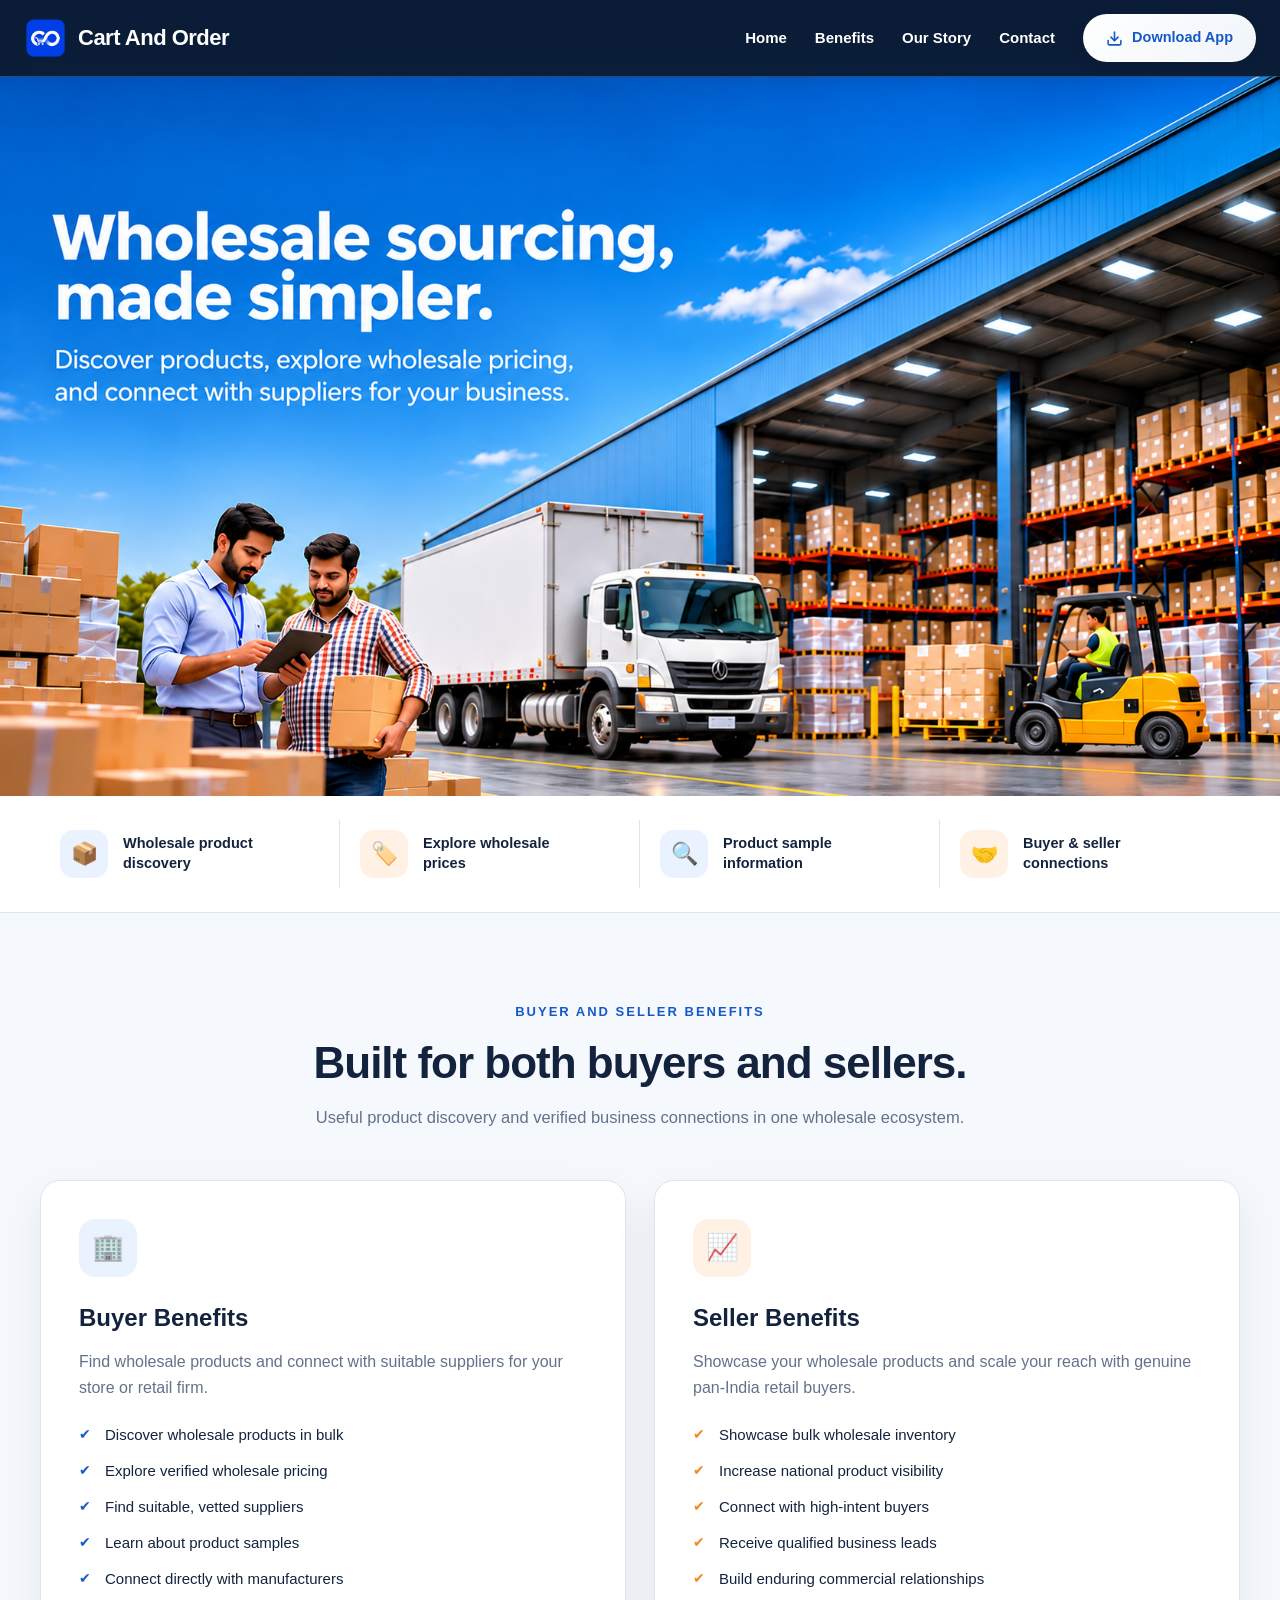
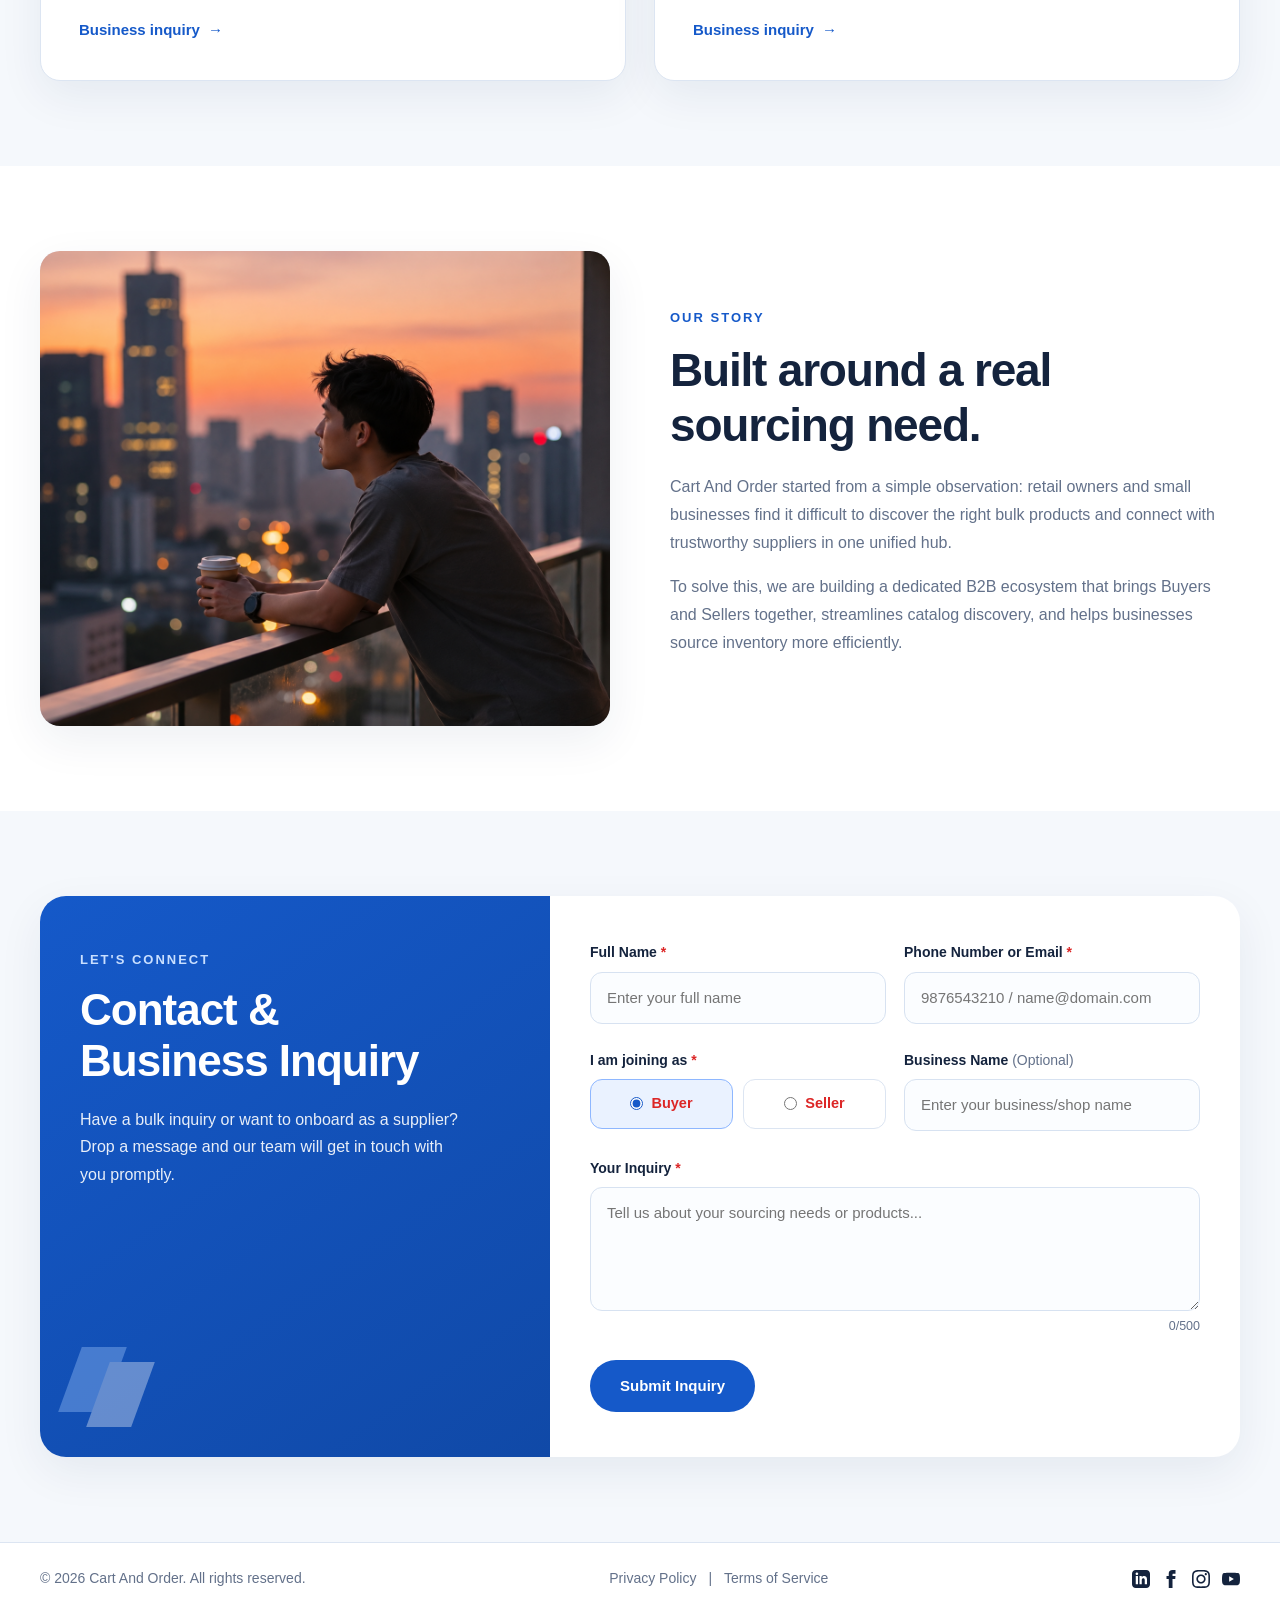
==== index.html @ aa88e457 "first commit" ====
<!DOCTYPE html>
<html lang="en">
<head>
  <meta charset="UTF-8">
  <meta name="viewport" content="width=device-width, initial-scale=1.0">
  
  <!-- Primary Meta Tags & Local SEO -->
  <title>Cart And Order | B2B Wholesale Marketplace in India</title>
  <meta name="title" content="Cart And Order | B2B Wholesale Marketplace in India">
  <meta name="description" content="Cart And Order connects local business buyers and retail store owners with verified wholesale suppliers, manufacturers, and best bulk pricing across India.">
  <meta name="keywords" content="wholesale marketplace, wholesale suppliers India, B2B wholesale platform, buy wholesale online, bulk order sourcing, Cart and Order">
  <meta name="robots" content="index, follow">
  <meta name="theme-color" content="#1559c9">
  <link rel="canonical" href="https://cartandorder.com/">

  <!-- Geo & Local SEO Tags -->
  <meta name="geo.region" content="IN">
  <meta name="geo.placename" content="India">
  <meta name="distribution" content="global">

  <!-- Open Graph / Facebook -->
  <meta property="og:type" content="website">
  <meta property="og:url" content="https://cartandorder.com/">
  <meta property="og:title" content="Cart And Order | B2B Wholesale Marketplace in India">
  <meta property="og:description" content="Discover wholesale products, transparent bulk pricing, and verified manufacturers for your retail business.">
  <meta property="og:image" content="assets/hero-background.jpg">

  <!-- Twitter -->
  <meta property="twitter:card" content="summary_large_image">
  <meta property="twitter:title" content="Cart And Order | B2B Wholesale Marketplace">
  <meta property="twitter:description" content="Empowering retail owners with verified wholesale sourcing and supplier networks.">
  <meta property="twitter:image" content="assets/hero-background.jpg">

  <!-- Structured Data: Local Business / Wholesale Organization -->
  <script type="application/ld+json">
  {
    "@context": "https://schema.org",
    "@type": "WholesaleStore",
    "name": "Cart And Order",
    "url": "https://cartandorder.com",
    "logo": "https://cartandorder.com/assets/logo.png",
    "image": "https://cartandorder.com/assets/hero-background.jpg",
    "description": "B2B wholesale marketplace connecting retailers and bulk buyers with verified suppliers and competitive pricing.",
    "address": {
      "@type": "PostalAddress",
      "streetAddress": "Keshab Nagar, Mukti Ashram Burari",
      "addressLocality": "North West Delhi",
      "postalCode": "110036",
      "addressCountry": "IN"
    },
    "sameAs": [
      "https://www.instagram.com/cart_and_order?xtok=MXc2NXhkcmtyeHFmYg=="
    ]
  }
  </script>

  <link rel="stylesheet" href="./css/style.css">
  <link rel="icon" type="image/png" href="assets/logo.png">
</head>
<body>

  <!-- =========================
       NAVIGATION (Glass Transparent)
  ========================== -->
  <header class="site-header" id="siteHeader">
    <nav class="nav-container">
      <a href="#top" class="brand" aria-label="Cart and Order Home">
        <img src="assets/logo.png" alt="Cart And Order Logo" class="brand-logo" width="44" height="44">
        <span>Cart And Order</span>
      </a>

      <button class="menu-toggle" id="menuToggle" aria-label="Toggle navigation" aria-expanded="false">
        <span></span>
        <span></span>
        <span></span>
      </button>

      <div class="nav-menu" id="navMenu">
        <a href="#top">Home</a>
        <a href="#buyers">Benefits</a>
        <a href="#story">Our Story</a>
        <a href="#contact">Contact</a>
        <a href="#download" class="nav-download" id="appDownloadBtn">
          <svg class="btn-icon" viewBox="0 0 24 24" fill="none" stroke="currentColor" stroke-width="2.2" stroke-linecap="round" stroke-linejoin="round">
            <path d="M21 15v4a2 2 0 0 1-2 2H5a2 2 0 0 1-2-2v-4"></path>
            <polyline points="7 10 12 15 17 10"></polyline>
            <line x1="12" y1="15" x2="12" y2="3"></line>
          </svg>
          <span>Download App</span>
        </a>
      </div>
    </nav>
  </header>

  <main>
    <!-- ==========================================================================
         HERO SECTION (16:9 Banner - No Text Overlay, Flipkart Banner Style)
    ========================================================================== -->
    <section class="hero hero-banner-only" id="top">
      <div class="hero-image-container">
        <img src="assets/hero-background.png" alt="Cart And Order Wholesale Marketplace Banner" class="hero-img-element" width="1600" height="900" fetchpriority="high">
      </div>
    </section>

    <!-- =========================
         MARKETPLACE FEATURES
    ========================== -->
    <section class="features-strip">
      <div class="container features-grid">
        <div class="feature-item">
          <span class="feature-icon blue-icon">📦</span>
          <span>Wholesale product<br>discovery</span>
        </div>
        <div class="feature-item">
          <span class="feature-icon orange-icon">🏷️</span>
          <span>Explore wholesale<br>prices</span>
        </div>
        <div class="feature-item">
          <span class="feature-icon blue-icon">🔍</span>
          <span>Product sample<br>information</span>
        </div>
        <div class="feature-item">
          <span class="feature-icon orange-icon">🤝</span>
          <span>Buyer & seller<br>connections</span>
        </div>
      </div>
    </section>

    <!-- =========================
         BUYER & SELLER BENEFITS
    ========================== -->
    <section class="benefits-section section-padding" id="buyers">
      <div class="container">
        <div class="section-heading">
          <span class="section-label">BUYER AND SELLER BENEFITS</span>
          <h2>Built for both buyers and sellers.</h2>
          <p>Useful product discovery and verified business connections in one wholesale ecosystem.</p>
        </div>

        <div class="benefits-grid">
          <!-- Buyer Card -->
          <article class="benefit-card buyer-card">
            <div class="benefit-icon buyer-icon">🏢</div>
            <h3>Buyer Benefits</h3>
            <p>Find wholesale products and connect with suitable suppliers for your store or retail firm.</p>
            <ul>
              <li>Discover wholesale products in bulk</li>
              <li>Explore verified wholesale pricing</li>
              <li>Find suitable, vetted suppliers</li>
              <li>Learn about product samples</li>
              <li>Connect directly with manufacturers</li>
            </ul>
            <a href="#contact" class="text-link">Business inquiry <span>→</span></a>
          </article>

          <!-- Seller Card -->
          <article class="benefit-card seller-card" id="sellers">
            <div class="benefit-icon seller-icon">📈</div>
            <h3>Seller Benefits</h3>
            <p>Showcase your wholesale products and scale your reach with genuine pan-India retail buyers.</p>
            <ul>
              <li>Showcase bulk wholesale inventory</li>
              <li>Increase national product visibility</li>
              <li>Connect with high-intent buyers</li>
              <li>Receive qualified business leads</li>
              <li>Build enduring commercial relationships</li>
            </ul>
            <a href="#contact" class="text-link">Business inquiry <span>→</span></a>
          </article>
        </div>
      </div>
    </section>

    <!-- =========================
         OUR STORY
    ========================== -->
    <section class="story-section section-padding" id="story">
      <div class="container story-grid">
        <div class="story-image-wrapper">
          <img src="assets/our-story.png" alt="Cart And Order wholesale supply process" class="story-image" loading="lazy" width="600" height="500">
        </div>
        <div class="story-content">
          <span class="section-label">OUR STORY</span>
          <h2>Built around a real<br>sourcing need.</h2>
          <p>Cart And Order started from a simple observation: retail owners and small businesses find it difficult to discover the right bulk products and connect with trustworthy suppliers in one unified hub.</p>
          <p>To solve this, we are building a dedicated B2B ecosystem that brings Buyers and Sellers together, streamlines catalog discovery, and helps businesses source inventory more efficiently.</p>
        </div>
      </div>
    </section>

    <!-- =========================
         CONTACT SECTION
    ========================== -->
    <section class="contact-section section-padding" id="contact">
      <div class="container">
        <div class="contact-card">
          <div class="contact-intro">
            <span class="section-label">LET'S CONNECT</span>
            <h2>Contact &<br>Business Inquiry</h2>
            <p>Have a bulk inquiry or want to onboard as a supplier? Drop a message and our team will get in touch with you promptly.</p>
            <div class="contact-decoration">
              <span></span>
              <span></span>
            </div>
          </div>

          <div class="contact-form-wrapper">
            <form id="contactForm" novalidate>
              <div class="form-grid">
                <!-- Full Name -->
                <div class="form-group">
                  <label for="fullName">Full Name <span>*</span></label>
                  <input type="text" id="fullName" name="fullName" placeholder="Enter your full name" autocomplete="name" required minlength="2" maxlength="100">
                  <small class="error-message"></small>
                </div>

                <!-- Contact Info -->
                <div class="form-group">
                  <label for="contactInfo">Phone Number or Email <span>*</span></label>
                  <input type="text" id="contactInfo" name="contactInfo" placeholder="9876543210 / name@domain.com" autocomplete="email" required maxlength="150">
                  <small class="error-message"></small>
                </div>

                <!-- Role Selection -->
                <div class="form-group">
                  <label>I am joining as <span>*</span></label>
                  <div class="role-options">
                    <label class="role-option">
                      <input type="radio" name="role" value="Buyer" checked>
                      <span>Buyer</span>
                    </label>
                    <label class="role-option">
                      <input type="radio" name="role" value="Seller">
                      <span>Seller</span>
                    </label>
                  </div>
                </div>

                <!-- Business Name -->
                <div class="form-group">
                  <label for="businessName">Business Name <span class="optional">(Optional)</span></label>
                  <input type="text" id="businessName" name="businessName" placeholder="Enter your business/shop name" maxlength="150">
                </div>

                <!-- Inquiry Box -->
                <div class="form-group full-width">
                  <label for="inquiry">Your Inquiry <span>*</span></label>
                  <textarea id="inquiry" name="inquiry" placeholder="Tell us about your sourcing needs or products..." required minlength="10" maxlength="500" rows="4"></textarea>
                  <div class="textarea-footer">
                    <small class="error-message"></small>
                    <span id="charCount">0/500</span>
                  </div>
                </div>
              </div>

              <div class="form-footer">
                <button type="submit" class="submit-button" id="submitButton">
                  <span id="submitText">Submit Inquiry</span>
                </button>
                <p id="formMessage" class="form-message" role="status" aria-live="polite"></p>
              </div>
            </form>
          </div>
        </div>
      </div>
    </section>

    <!-- Download Anchor Tag -->
    <div id="download" class="download-anchor"></div>
  </main>

  <!-- =========================
       FOOTER
  ========================== -->
  <footer class="site-footer">
    <div class="container footer-container">
      <p class="copyright">© 2026 Cart And Order. All rights reserved.</p>
      
      <div class="footer-links">
        <a href="privacy-policy.html">Privacy Policy</a>
        <span>|</span>
        <a href="terms.html">Terms of Service</a>
      </div>

      <div class="social-links">
        <!-- LinkedIn -->
        <!-- <a href="https://linkedin.com" target="_blank" rel="noopener noreferrer" aria-label="Follow Cart and Order on LinkedIn" class="social-icon"> -->
          <svg viewBox="0 0 24 24" width="18" height="18" fill="currentColor">
            <path d="M19 0h-14c-2.761 0-5 2.239-5 5v14c0 2.761 2.239 5 5 5h14c2.762 0 5-2.239 5-5v-14c0-2.761-2.238-5-5-5zm-11 19h-3v-11h3v11zm-1.5-12.268c-.966 0-1.75-.79-1.75-1.764s.784-1.764 1.75-1.764 1.75.79 1.75 1.764-.783 1.764-1.75 1.764zm13.5 12.268h-3v-5.604c0-3.368-4-3.113-4 0v5.604h-3v-11h3v1.765c1.396-2.586 7-2.777 7 2.476v6.759z"/>
          </svg>
        </a>

        <!-- Facebook -->
        <!-- <a href="https://facebook.com" target="_blank" rel="noopener noreferrer" aria-label="Follow Cart and Order on Facebook" class="social-icon"> -->
          <svg viewBox="0 0 24 24" width="18" height="18" fill="currentColor">
            <path d="M9 8h-3v4h3v12h5v-12h3.642l.358-4h-4v-1.667c0-.955.192-1.333 1.115-1.333h2.885v-5h-3.808c-3.596 0-5.192 1.583-5.192 4.615v3.385z"/>
          </svg>
        </a>

        <!-- Instagram -->
        <!-- <a href="https://www.instagram.com/cart_and_order?xtok=MXc2NXhkcmtyeHFmYg==" target="_blank" rel="noopener noreferrer" aria-label="Follow Cart and Order on Instagram" class="social-icon"> -->
          <svg viewBox="0 0 24 24" width="18" height="18" fill="currentColor">
            <path d="M12 2.163c3.204 0 3.584.012 4.85.07 3.252.148 4.771 1.691 4.919 4.919.058 1.265.069 1.645.069 4.849 0 3.205-.012 3.584-.069 4.849-.149 3.225-1.664 4.771-4.919 4.919-1.266.058-1.644.07-4.85.07-3.204 0-3.584-.012-4.849-.07-3.26-.149-4.771-1.699-4.919-4.92-.058-1.265-.07-1.644-.07-4.849 0-3.204.013-3.583.07-4.849.149-3.227 1.664-4.771 4.919-4.919 1.266-.057 1.645-.069 4.849-.069zm0-2.163c-3.259 0-3.667.014-4.947.072-4.358.2-6.78 2.618-6.98 6.98-.059 1.281-.073 1.689-.073 4.948 0 3.259.014 3.668.072 4.948.2 4.358 2.618 6.78 6.98 6.98 1.281.058 1.689.072 4.948.072 3.259 0 3.668-.014 4.948-.072 4.354-.2 6.782-2.618 6.979-6.98.059-1.28.073-1.689.073-4.948 0-3.259-.014-3.667-.072-4.947-.196-4.354-2.617-6.78-6.979-6.98-1.281-.059-1.69-.073-4.949-.073zm0 5.838c-3.403 0-6.162 2.759-6.162 6.162s2.759 6.163 6.162 6.163 6.162-2.759 6.162-6.163c0-3.403-2.759-6.162-6.162-6.162zm0 10.162c-2.209 0-4-1.79-4-4 0-2.209 1.791-4 4-4s4 1.791 4 4c0 2.21-1.791 4-4 4zm6.406-11.845c-.796 0-1.441.645-1.441 1.44s.645 1.44 1.441 1.44c.795 0 1.439-.645 1.439-1.44s-.644-1.44-1.439-1.44z"/>
          </svg>
        </a>

        <!-- YouTube -->
        <!-- <a href="https://youtube.com" target="_blank" rel="noopener noreferrer" aria-label="Follow Cart and Order on YouTube" class="social-icon"> -->
          <svg viewBox="0 0 24 24" width="18" height="18" fill="currentColor">
            <path d="M23.498 6.186a3.016 3.016 0 0 0-2.122-2.136C19.505 3.545 12 3.545 12 3.545s-7.505 0-9.377.505A3.017 3.017 0 0 0 .502 6.186C0 8.07 0 12 0 12s0 3.93.502 5.814a3.016 3.016 0 0 0 2.122 2.136c1.871.505 9.376.505 9.376.505s7.505 0 9.377-.505a3.015 3.015 0 0 0 2.122-2.136C24 15.93 24 12 24 12s0-3.93-.502-5.814zM9.545 15.568V8.432L15.818 12l-6.273 3.568z"/>
          </svg>
        </a>
      </div>
    </div>
  </footer>

  <script src="./js/script.js" defer></script>
</body>
</html>
---- css/style.css ----
/* ==========================================================================
   CART AND ORDER - COMPLETE STYLESHEET
   Clean, Modern, Fully Responsive & Local SEO Ready
   ========================================================================== */

:root {
  --blue: #1559c9;
  --blue-dark: #1049a7;
  --blue-deep: #0d3f94;
  --blue-light: #eaf2ff;
  --orange: #f08a1c;
  --orange-light: #fff2e4;
  --ink: #14233d;
  --muted: #63718a;
  --line: #dce5f2;
  --surface: #ffffff;
  --page: #f5f8fc;
  --font: -apple-system, BlinkMacSystemFont, "Segoe UI", Roboto, Helvetica, Arial, sans-serif;
  --container: 1200px;
  --radius: 20px;
  --shadow: 0 15px 45px rgba(17, 45, 85, 0.07);
}

/* Base Reset */
*, *::before, *::after {
  margin: 0;
  padding: 0;
  box-sizing: border-box;
}

html {
  scroll-behavior: smooth;
  scroll-padding-top: 90px;
}

body {
  font-family: var(--font);
  color: var(--ink);
  background: var(--page);
  line-height: 1.6;
  overflow-x: hidden;
  -webkit-font-smoothing: antialiased;
}

img {
  max-width: 100%;
  height: auto;
  display: block;
}

a {
  color: inherit;
  text-decoration: none;
}

button, input, textarea {
  font: inherit;
}

button {
  cursor: pointer;
  border: none;
  background: none;
}

.container {
  width: min(var(--container), calc(100% - 40px));
  margin-inline: auto;
}

.section-padding {
  padding: 85px 0;
}

/* ==========================================================================
   HEADER & NAVIGATION (Glassmorphism Transparent Style)
   ========================================================================== */
.site-header {
  position: fixed;
  top: 0;
  left: 0;
  width: 100%;
  z-index: 1000;
  background: rgba(13, 35, 71, 0.35);
  backdrop-filter: blur(16px);
  -webkit-backdrop-filter: blur(16px);
  border-bottom: 1px solid rgba(255, 255, 255, 0.12);
  box-shadow: 0 4px 20px rgba(0, 0, 0, 0.08);
  transition: all 0.3s ease;
}

.site-header.scrolled {
  background: rgba(13, 35, 71, 0.65);
  backdrop-filter: blur(20px);
  -webkit-backdrop-filter: blur(20px);
  border-bottom: 1px solid rgba(255, 255, 255, 0.18);
  box-shadow: 0 8px 32px rgba(0, 0, 0, 0.16);
}

.nav-container {
  max-width: 1400px;
  margin: auto;
  padding: 12px 24px;
  display: flex;
  align-items: center;
  justify-content: space-between;
  min-height: 76px;
}

.brand {
  display: flex;
  align-items: center;
  gap: 12px;
  color: #ffffff;
  font-size: 22px;
  font-weight: 800;
  letter-spacing: -0.5px;
}

.site-header.scrolled .brand {
  color: #ffffff;
}

.brand-logo {
  width: 42px;
  height: 42px;
  object-fit: contain;
}

.nav-menu {
  display: flex;
  align-items: center;
  gap: 28px;
}

.nav-menu > a:not(.nav-download) {
  color: #ffffff;
  font-size: 15px;
  font-weight: 600;
  transition: color 0.2s ease, transform 0.2s ease;
}

.site-header.scrolled .nav-menu > a:not(.nav-download) {
  color: #ffffff;
}

.nav-menu > a:not(.nav-download):hover,
.site-header.scrolled .nav-menu > a:not(.nav-download):hover {
  color: #61b1ff;
  transform: translateY(-1px);
}

/* ==========================================================================
   APP DOWNLOAD BUTTON (Modern UI/UX Style)
   ========================================================================== */
.nav-download {
  display: inline-flex;
  align-items: center;
  justify-content: center;
  gap: 9px;
  padding: 11px 22px;
  border-radius: 50px;
  background: linear-gradient(135deg, #ffffff 0%, #f0f4fa 100%);
  color: var(--blue);
  font-size: 14.5px;
  font-weight: 700;
  border: 1px solid rgba(255, 255, 255, 0.8);
  box-shadow: 0 4px 14px rgba(0, 0, 0, 0.1);
  transition: all 0.25s cubic-bezier(0.16, 1, 0.3, 1);
}

.nav-download .btn-icon {
  width: 17px;
  height: 17px;
  transition: transform 0.25s ease;
}

.site-header.scrolled .nav-download {
  background: linear-gradient(135deg, var(--blue) 0%, var(--blue-dark) 100%);
  color: #ffffff;
  border-color: transparent;
  box-shadow: 0 4px 14px rgba(21, 89, 201, 0.3);
}

.nav-download:hover {
  transform: translateY(-2px);
  box-shadow: 0 7px 20px rgba(21, 89, 201, 0.25);
}

.nav-download:hover .btn-icon {
  transform: translateY(2px);
}

.menu-toggle {
  display: none;
  flex-direction: column;
  justify-content: center;
  gap: 5px;
  width: 40px;
  height: 40px;
  padding: 6px;
  color: #ffffff;
}

.site-header.scrolled .menu-toggle {
  color: #ffffff;
}

.menu-toggle span {
  width: 24px;
  height: 2.5px;
  background: currentColor;
  border-radius: 4px;
  transition: 0.25s ease;
}

/* ==========================================================================
   HERO SECTION (Strict 16:9 Aspect Ratio Banner - No Stretch, No Text)
   ========================================================================== */
.hero.hero-banner-only {
  width: 100%;
  position: relative;
  background-color: #0b1a30;
  padding-top: 76px;
  display: flex;
  justify-content: center;
  align-items: center;
  overflow: hidden;
}

.hero-image-container {
  width: 100%;
  max-width: 100%;
  aspect-ratio: 16 / 9;
  position: relative;
  overflow: hidden;
  display: flex;
  align-items: center;
  justify-content: center;
  background: #0d2347;
}

.hero-img-element {
  width: 100%;
  height: 100%;
  object-fit: cover;
  object-position: center center;
  display: block;
}

/* ==========================================================================
   FEATURES STRIP
   ========================================================================== */
.features-strip {
  background: #ffffff;
  padding: 24px 0;
  border-bottom: 1px solid var(--line);
}

.features-grid {
  display: grid;
  grid-template-columns: repeat(4, 1fr);
  align-items: center;
}

.feature-item {
  display: flex;
  align-items: center;
  gap: 15px;
  padding: 10px 20px;
  font-size: 14.5px;
  font-weight: 700;
  line-height: 1.35;
  border-right: 1px solid var(--line);
}

.feature-item:last-child {
  border-right: none;
}

.feature-icon {
  flex-shrink: 0;
  width: 48px;
  height: 48px;
  border-radius: 14px;
  display: grid;
  place-items: center;
  font-size: 22px;
}

.blue-icon {
  background: var(--blue-light);
}

.orange-icon {
  background: var(--orange-light);
}

/* ==========================================================================
   BENEFITS SECTION
   ========================================================================== */
.section-heading {
  text-align: center;
  max-width: 720px;
  margin: 0 auto 50px;
}

.section-label {
  display: inline-block;
  color: var(--blue);
  font-size: 13px;
  font-weight: 800;
  letter-spacing: 2px;
  margin-bottom: 14px;
}

.section-heading h2 {
  font-size: clamp(30px, 3.8vw, 44px);
  line-height: 1.2;
  letter-spacing: -1px;
  margin-bottom: 14px;
}

.section-heading p {
  color: var(--muted);
  font-size: 16.5px;
}

.benefits-grid {
  display: grid;
  grid-template-columns: repeat(2, 1fr);
  gap: 28px;
}

.benefit-card {
  background: #ffffff;
  border: 1px solid var(--line);
  border-radius: var(--radius);
  padding: 38px;
  box-shadow: var(--shadow);
  transition: transform 0.25s ease, box-shadow 0.25s ease;
}

.benefit-card:hover {
  transform: translateY(-4px);
  box-shadow: 0 20px 45px rgba(17, 45, 85, 0.1);
}

.benefit-icon {
  width: 58px;
  height: 58px;
  display: grid;
  place-items: center;
  border-radius: 16px;
  font-size: 26px;
  margin-bottom: 22px;
}

.buyer-icon {
  background: var(--blue-light);
}

.seller-icon {
  background: var(--orange-light);
}

.benefit-card h3 {
  font-size: 24px;
  margin-bottom: 12px;
}

.benefit-card p {
  color: var(--muted);
  margin-bottom: 22px;
}

.benefit-card ul {
  list-style: none;
  margin-bottom: 26px;
}

.benefit-card li {
  position: relative;
  padding-left: 26px;
  margin-bottom: 12px;
  color: var(--ink);
  font-size: 15px;
}

.benefit-card li::before {
  content: "✔";
  position: absolute;
  left: 0;
  top: 0;
  font-size: 14px;
}

.buyer-card li::before {
  color: var(--blue);
}

.seller-card li::before {
  color: var(--orange);
}

.text-link {
  display: inline-flex;
  align-items: center;
  gap: 8px;
  color: var(--blue);
  font-weight: 700;
  font-size: 15px;
}

.text-link span {
  transition: transform 0.2s ease;
}

.text-link:hover span {
  transform: translateX(4px);
}

/* ==========================================================================
   OUR STORY
   ========================================================================== */
.story-section {
  background: #ffffff;
}

.story-grid {
  display: grid;
  grid-template-columns: 1fr 1fr;
  align-items: center;
  gap: 60px;
}

.story-image-wrapper {
  overflow: hidden;
  border-radius: 20px;
  background: var(--blue-light);
  box-shadow: var(--shadow);
}

.story-image {
  width: 100%;
  aspect-ratio: 1.2 / 1;
  object-fit: cover;
  transition: transform 0.4s ease;
}

.story-image-wrapper:hover .story-image {
  transform: scale(1.02);
}

.story-content h2 {
  font-size: clamp(32px, 3.6vw, 46px);
  line-height: 1.2;
  letter-spacing: -1.2px;
  margin-bottom: 20px;
}

.story-content p {
  color: var(--muted);
  font-size: 16px;
  line-height: 1.75;
  margin-bottom: 16px;
}

/* ==========================================================================
   CONTACT SECTION
   ========================================================================== */
.contact-section {
  background: var(--page);
}

.contact-card {
  display: grid;
  grid-template-columns: 0.85fr 1.15fr;
  background: #ffffff;
  border-radius: 26px;
  overflow: hidden;
  box-shadow: var(--shadow);
}

.contact-intro {
  position: relative;
  overflow: hidden;
  padding: 50px 40px;
  background: linear-gradient(145deg, var(--blue), var(--blue-dark));
  color: #ffffff;
}

.contact-intro .section-label {
  color: #c9dfff;
}

.contact-intro h2 {
  font-size: clamp(32px, 3.5vw, 44px);
  line-height: 1.15;
  margin-bottom: 20px;
  letter-spacing: -1px;
}

.contact-intro p {
  font-size: 16px;
  line-height: 1.7;
  color: rgba(255, 255, 255, 0.9);
  max-width: 380px;
}

.contact-decoration {
  position: absolute;
  bottom: 20px;
  left: 30px;
  width: 120px;
  height: 90px;
  opacity: 0.35;
  pointer-events: none;
}

.contact-decoration span {
  position: absolute;
  display: block;
  width: 45px;
  height: 65px;
  background: #a9ceff;
  transform: skew(-20deg);
}

.contact-decoration span:first-child {
  left: 0;
  top: 0;
}

.contact-decoration span:last-child {
  left: 28px;
  top: 15px;
  background: #ffffff;
}

.contact-form-wrapper {
  padding: 45px 40px;
}

.form-grid {
  display: grid;
  grid-template-columns: repeat(2, 1fr);
  gap: 20px 18px;
}

.form-group {
  display: flex;
  flex-direction: column;
  min-width: 0;
}

.form-group label {
  font-weight: 700;
  font-size: 14px;
  margin-bottom: 8px;
  color: var(--ink);
}

.form-group label > span:not(.optional) {
  color: #dc2626;
}

.optional {
  color: var(--muted);
  font-weight: 400;
}

.form-group input,
.form-group textarea {
  width: 100%;
  border: 1px solid #d7e2f1;
  background: #fbfdff;
  border-radius: 12px;
  padding: 13px 16px;
  color: var(--ink);
  outline: none;
  font-size: 15px;
  transition: border-color 0.2s ease, box-shadow 0.2s ease;
}

.form-group input {
  min-height: 50px;
}

.form-group textarea {
  resize: vertical;
  min-height: 120px;
}

.form-group input:focus,
.form-group textarea:focus {
  border-color: var(--blue);
  box-shadow: 0 0 0 3px rgba(21, 89, 201, 0.12);
}

.form-group input.invalid,
.form-group textarea.invalid {
  border-color: #dc2626;
  background-color: #fff9f9;
}

.full-width {
  grid-column: 1 / -1;
}

.role-options {
  display: grid;
  grid-template-columns: repeat(2, 1fr);
  gap: 10px;
}

.role-option {
  display: flex;
  align-items: center;
  justify-content: center;
  gap: 8px;
  padding: 12px;
  min-height: 50px;
  border: 1px solid var(--line);
  border-radius: 12px;
  cursor: pointer;
  background: #ffffff;
  transition: all 0.2s ease;
}

.role-option:has(input:checked) {
  background: var(--blue-light);
  border-color: #8eb7ff;
}

.role-option input {
  accent-color: var(--blue);
  width: auto;
  min-height: auto;
}

.role-option span {
  color: var(--blue);
  font-weight: 700;
  font-size: 14.5px;
}

.error-message {
  color: #dc2626;
  font-size: 12.5px;
  margin-top: 5px;
}

.textarea-footer {
  display: flex;
  justify-content: space-between;
  align-items: center;
  margin-top: 5px;
}

#charCount {
  color: var(--muted);
  font-size: 12.5px;
}

.form-footer {
  display: flex;
  align-items: center;
  flex-wrap: wrap;
  gap: 15px;
  margin-top: 24px;
}

.submit-button {
  display: inline-flex;
  align-items: center;
  justify-content: center;
  padding: 14px 30px;
  background: var(--blue);
  color: #ffffff;
  border-radius: 50px;
  font-weight: 700;
  font-size: 15px;
  transition: all 0.2s ease;
}

.submit-button:hover {
  background: var(--blue-dark);
  transform: translateY(-2px);
  box-shadow: 0 6px 18px rgba(21, 89, 201, 0.25);
}

.submit-button:disabled {
  opacity: 0.65;
  cursor: not-allowed;
  transform: none;
}

.form-message {
  font-size: 14px;
  font-weight: 600;
}

.form-message.success {
  color: #15803d;
}

.form-message.error {
  color: #dc2626;
}

/* ==========================================================================
   LEGAL PAGES STYLING (Privacy Policy & Terms)
   ========================================================================== */
.legal-main {
  padding-top: 110px;
  padding-bottom: 70px;
}

.legal-card {
  background: #ffffff;
  border: 1px solid var(--line);
  border-radius: 24px;
  padding: clamp(30px, 5vw, 60px);
  box-shadow: var(--shadow);
}

.legal-card h1 {
  font-size: clamp(28px, 4vw, 42px);
  color: var(--ink);
  margin-bottom: 8px;
  letter-spacing: -1px;
}

.legal-meta {
  color: var(--muted);
  font-size: 14px;
  margin-bottom: 30px;
  padding-bottom: 20px;
  border-bottom: 1px solid var(--line);
}

.legal-section {
  margin-bottom: 32px;
}

.legal-section h2 {
  font-size: 20px;
  color: var(--blue-dark);
  margin-bottom: 12px;
}

.legal-section p, .legal-section li {
  color: #334155;
  font-size: 15.5px;
  line-height: 1.75;
  margin-bottom: 10px;
}

.legal-section ul {
  padding-left: 20px;
  margin-bottom: 12px;
}

.legal-box {
  background: var(--page);
  border: 1px solid var(--line);
  padding: 20px;
  border-radius: 14px;
  margin-top: 14px;
}

/* ==========================================================================
   FOOTER & SOCIAL ICONS
   ========================================================================== */
.site-footer {
  background: #ffffff;
  border-top: 1px solid var(--line);
  padding: 24px 0;
}

.footer-container {
  display: flex;
  align-items: center;
  justify-content: space-between;
  gap: 20px;
  flex-wrap: wrap;
}

.copyright {
  color: var(--muted);
  font-size: 14px;
}

.footer-links {
  display: flex;
  align-items: center;
  gap: 12px;
  color: var(--muted);
  font-size: 14px;
}

.footer-links a:hover {
  color: var(--blue);
}

.social-links {
  display: flex;
  align-items: center;
  gap: 12px;
}

.social-icon {
  display: grid;
  place-items: center;
  width: 38px;
  height: 38px;
  border-radius: 50%;
  background: var(--blue-light);
  color: var(--blue);
  transition: all 0.25s ease;
}

.social-icon:hover {
  background: var(--blue);
  color: #ffffff;
  transform: translateY(-2px);
}

.download-anchor {
  scroll-margin-top: 90px;
}

/* ==========================================================================
   RESPONSIVE DESIGN (Media Queries)
   ========================================================================== */
@media (max-width: 1024px) {
  .features-grid {
    grid-template-columns: repeat(2, 1fr);
    gap: 12px;
  }
  .feature-item:nth-child(2) {
    border-right: none;
  }
  .story-grid {
    gap: 35px;
  }
  .contact-card {
    grid-template-columns: 1fr 1.2fr;
  }
}

@media (max-width: 768px) {
  .section-padding {
    padding: 60px 0;
  }

  .menu-toggle {
    display: flex;
  }

  .nav-menu {
    position: absolute;
    top: 100%;
    left: 0;
    width: 100%;
    display: none;
    flex-direction: column;
    align-items: stretch;
    padding: 16px 24px 28px;
    background: #0d2347;
    box-shadow: 0 16px 30px rgba(0, 0, 0, 0.25);
    border-top: 1px solid rgba(255, 255, 255, 0.08);
  }

  .nav-menu.active {
    display: flex;
  }

  .site-header .nav-menu > a:not(.nav-download),
  .site-header.scrolled .nav-menu > a:not(.nav-download) {
    color: #ffffff !important;
    font-size: 16px;
    font-weight: 600;
    padding: 14px 6px;
    border-bottom: 1px solid rgba(255, 255, 255, 0.08);
    display: block;
    width: 100%;
    transition: all 0.2s ease;
  }

  .site-header .nav-menu > a:not(.nav-download):hover,
  .site-header.scrolled .nav-menu > a:not(.nav-download):hover {
    color: #61b1ff !important;
    padding-left: 10px;
  }

  .nav-menu .nav-download {
    margin-top: 18px;
    width: 100%;
    background: #1559c9 !important;
    color: #ffffff !important;
    border-color: transparent;
    box-shadow: 0 4px 15px rgba(21, 89, 201, 0.4);
  }

  .hero.hero-banner-only {
    padding-top: 76px;
  }

  .hero-image-container {
    aspect-ratio: 16 / 9;
    width: 100%;
  }

  .features-grid {
    grid-template-columns: 1fr;
    gap: 0;
  }

  .feature-item {
    border-right: none;
    border-bottom: 1px solid var(--line);
    padding: 14px 6px;
  }

  .feature-item:last-child {
    border-bottom: none;
  }

  .benefits-grid {
    grid-template-columns: 1fr;
  }

  .story-grid {
    grid-template-columns: 1fr;
  }

  .contact-card {
    grid-template-columns: 1fr;
  }

  .contact-intro {
    padding: 35px 25px;
  }

  .contact-form-wrapper {
    padding: 35px 25px;
  }

  .form-grid {
    grid-template-columns: 1fr;
  }
}

@media (max-width: 480px) {
  .role-options {
    grid-template-columns: 1fr;
  }
  .footer-container {
    flex-direction: column;
    align-items: flex-start;
  }
}

/* Accessibility */
@media (prefers-reduced-motion: reduce) {
  *, *::before, *::after {
    scroll-behavior: auto !important;
    animation-duration: 0.01ms !important;
    animation-iteration-count: 1 !important;
    transition-duration: 0.01ms !important;
  }
}
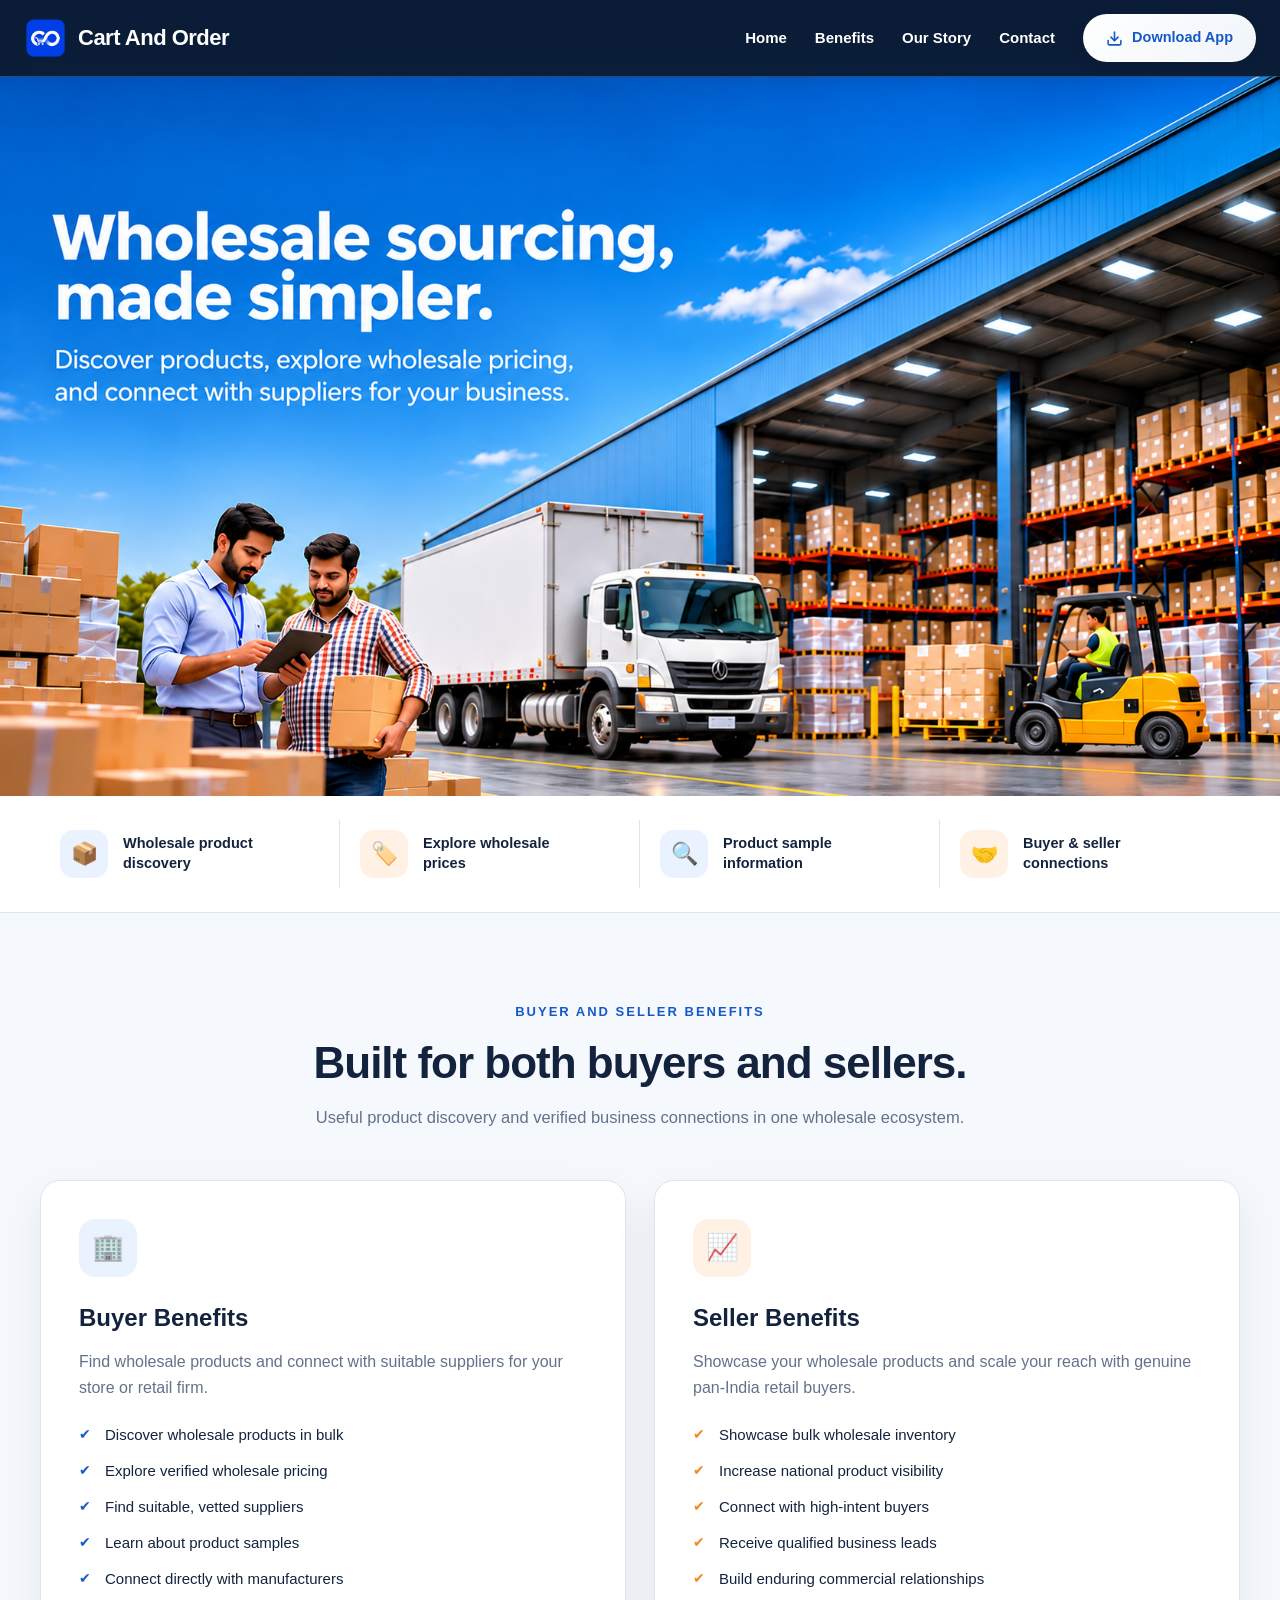
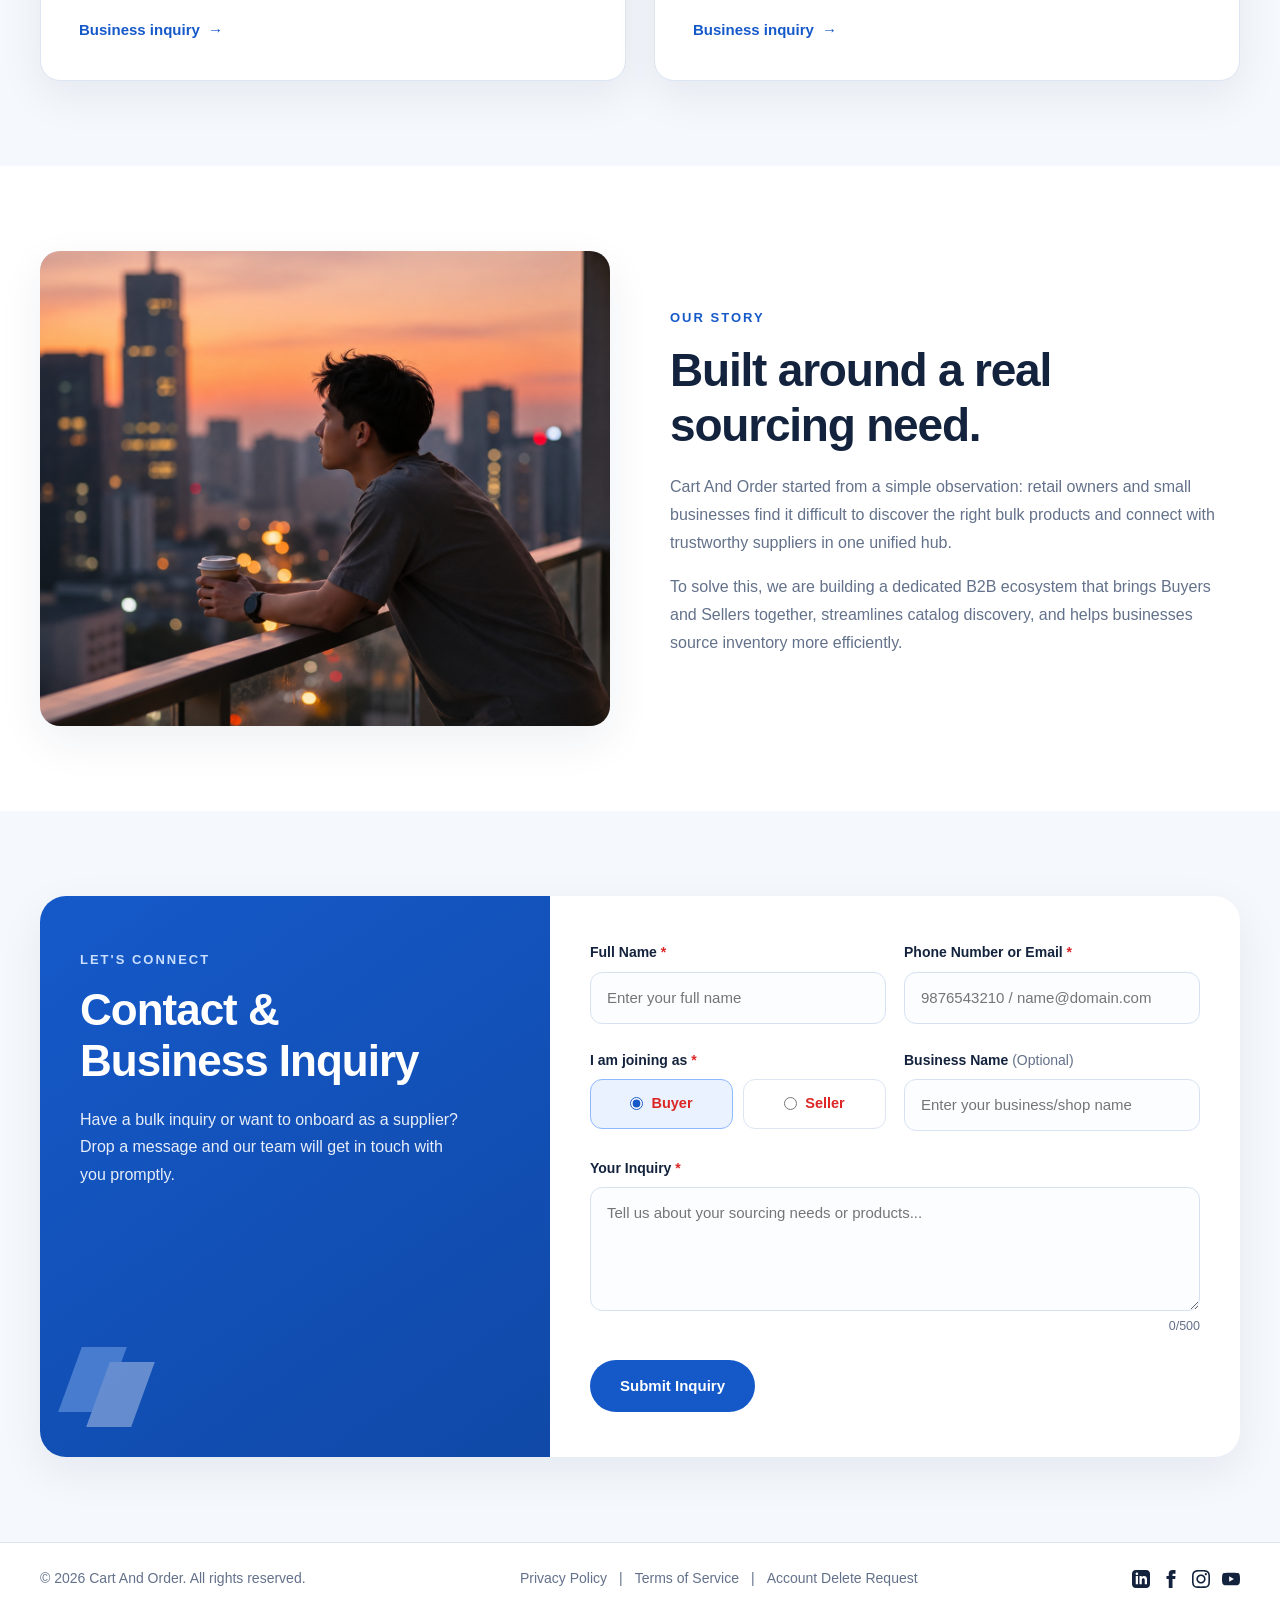
==== commit e4ae16d7: "account delete add" ====
--- a/index.html
+++ b/index.html
@@ -280,6 +280,8 @@
         <a href="privacy-policy.html">Privacy Policy</a>
         <span>|</span>
         <a href="terms.html">Terms of Service</a>
+        <span>|</span>
+        <a href="account-deletion.html">Account Delete Request</a>
       </div>
 
       <div class="social-links">
